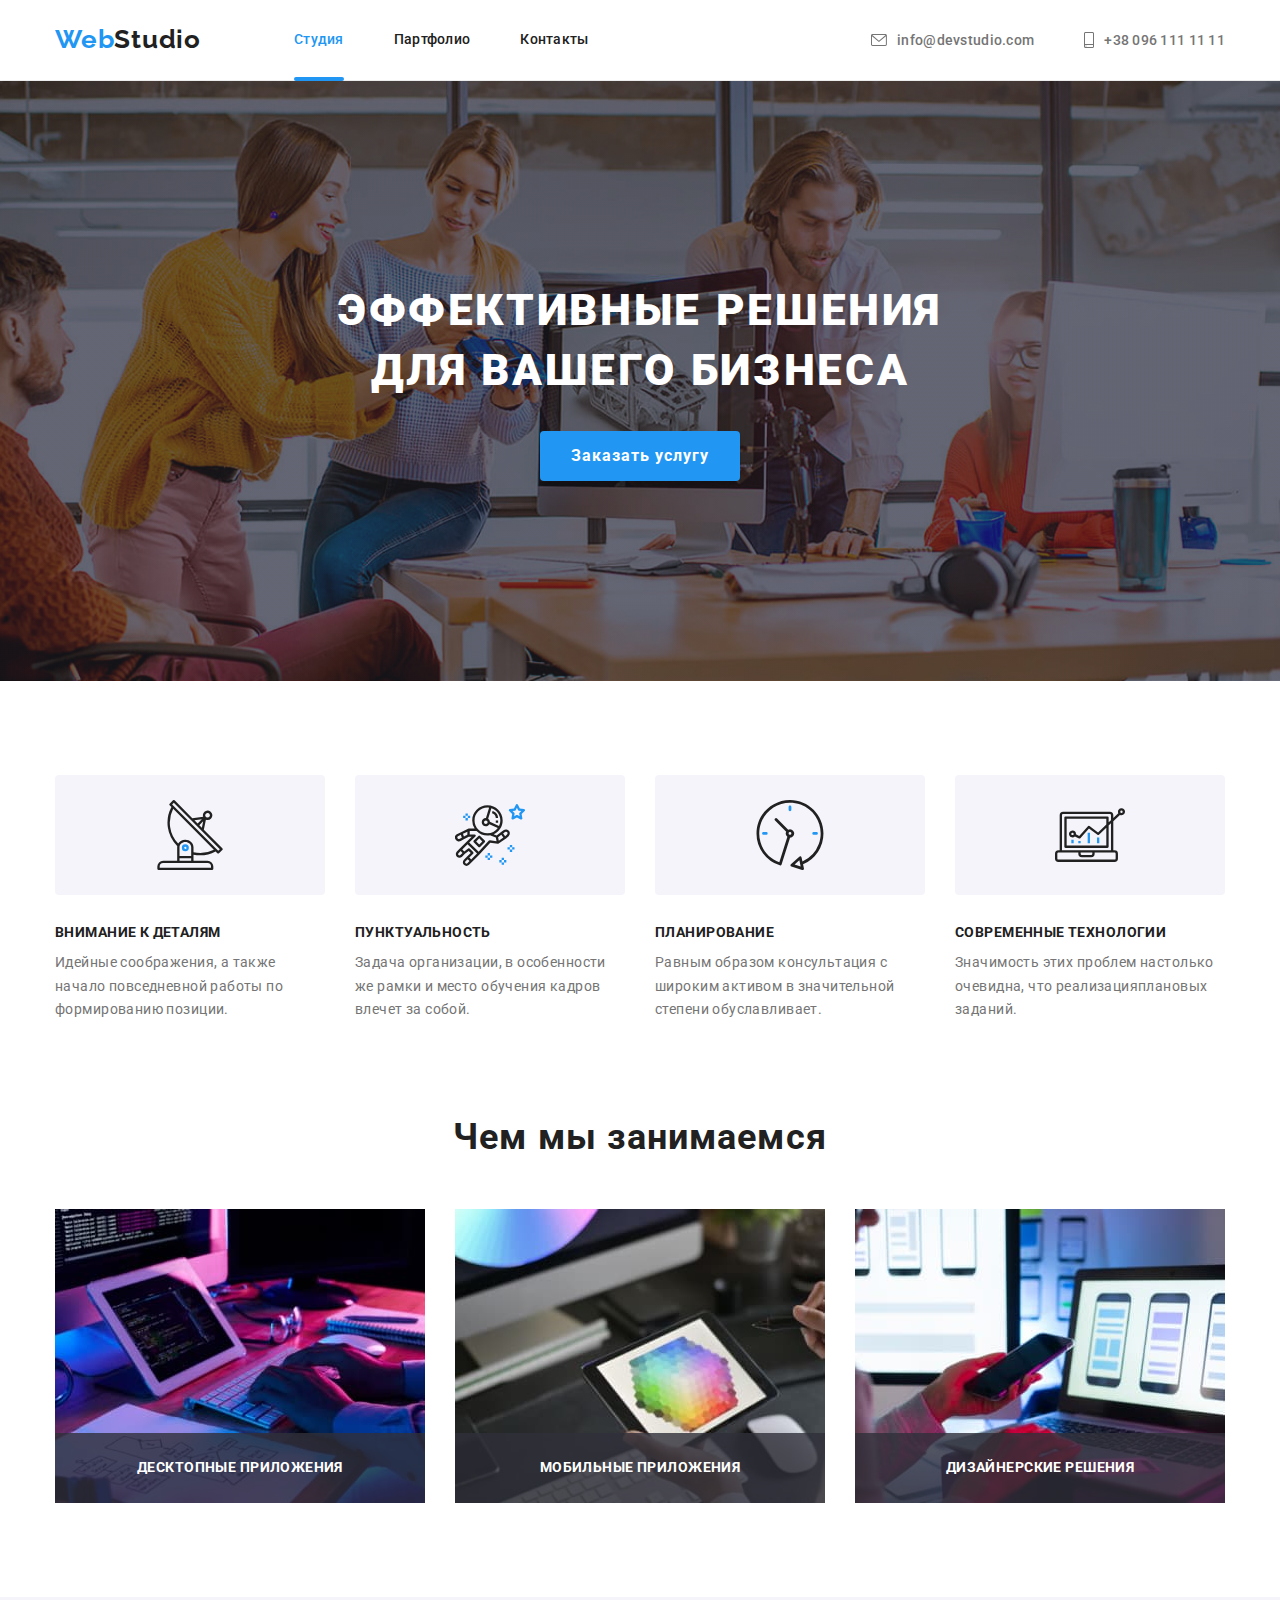
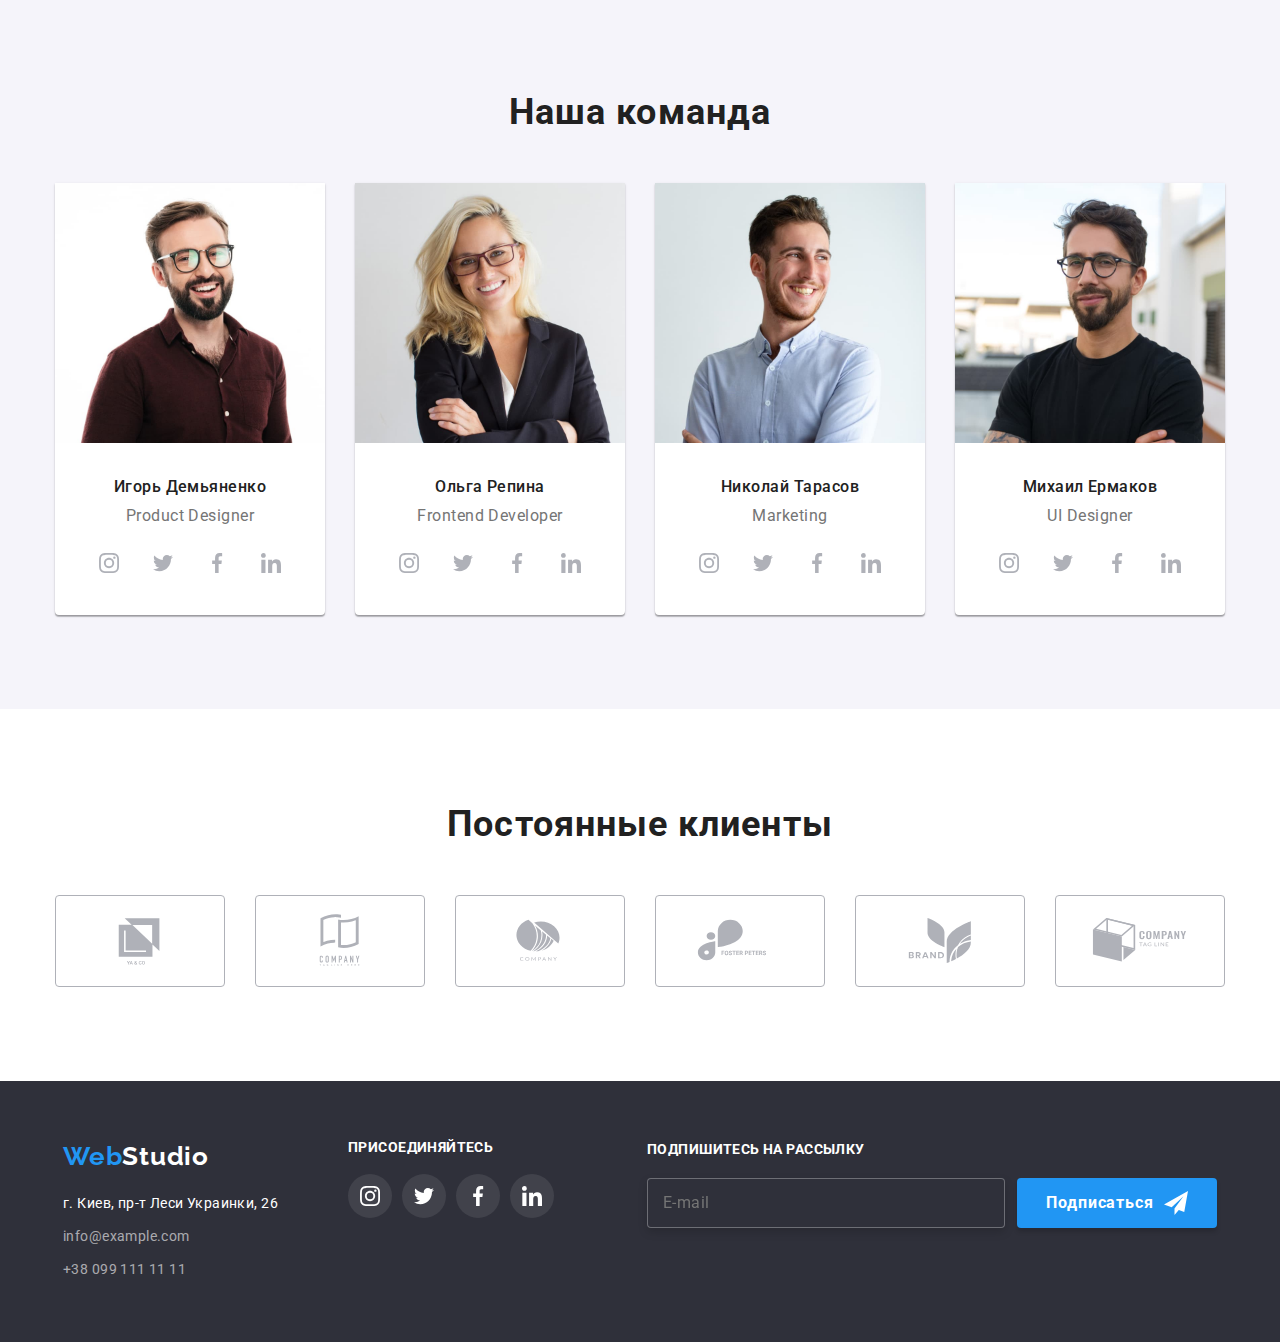
==== index.html @ a49e7f97 "BEM" ====
<!DOCTYPE html>
<html lang="ru">
  <head>
    <meta charset="UTF-8" />
    <meta http-equiv="X-UA-Compatible" content="IE=edge" />
    <meta name="viewport" content="width=device-width, initial-scale=1.0" />
    <title>Studio</title>

    <!--Normalize-->
    <link
      rel="stylesheet"
      href="https://cdn.jsdelivr.net/npm/modern-normalize@1.1.0/modern-normalize.min.css"
    />

    <!--Animate.css-->
    <link
      rel="stylesheet"
      href="https://cdnjs.cloudflare.com/ajax/libs/animate.css/4.1.1/animate.min.css"
    />

    <!--Custom styles-->
    <link rel="stylesheet" href="./css/styles.css" />

    <!--Fonts-->
    <link rel="preconnect" href="https://fonts.googleapis.com" />
    <link rel="preconnect" href="https://fonts.gstatic.com" crossorigin />
    <link
      href="https://fonts.googleapis.com/css2?family=Raleway:wght@700&family=Roboto:wght@400;500;700;900&display=swap"
      rel="stylesheet"
    />
  </head>

  <body>
    <!--Header-->
    <header class="header">
      <div class="header__wraper container">
        <!--Novigations-->
        <a class="logo link header--logo" href="./index.html">
          <span class="logo__span"> Web</span>Studio
        </a>
        <nav>
          <ul class="navigation list">
            <li class="navigation__item">
              <a
                class="navigation__link navigation__link--current link"
                href="./index.html"
                >Студия</a
              >
            </li>
            <li class="navigation__item">
              <a class="navigation__link link" href="./portfolio.html"
                >Партфолио</a
              >
            </li>
            <li class="navigation__item">
              <a class="navigation__link link" href="">Контакты</a>
            </li>
          </ul>
        </nav>

        <!--Contacts-->
        <ul class="contacts list">
          <li class="contacts__item">
            <a class="contacts__email link" href="mailto:info@devstudio.com">
              <svg class="contacts__icon" width="16" height="12">
                <use href="./images/icons.svg#icon-envelope"></use>
              </svg>
              info@devstudio.com
            </a>
          </li>
          <li class="contacts__item">
            <a class="contacts__phone link" href="tel:+380961111111">
              <svg class="contacts__icon" width="10" height="16">
                <use href="./images/icons.svg#icon-smartphone"></use>
              </svg>
              +38 096 111 11 11
            </a>
          </li>
        </ul>
      </div>
    </header>

    <!--Main content-->
    <main>
      <!--Hero-->
      <section class="hero">
        <div class="hero__wraper container">
          <h1 class="hero__title">Эффективные решения для вашего бизнеса</h1>
          <button class="hero__btn main-btn btn" type="button" data-modal-open>
            Заказать услугу
          </button>
        </div>
      </section>

      <!--Modal-->
      <div class="backdrop is-hidden" data-modal>
        <div class="modal">
          <button class="modal__close-btn btn" data-modal-close>
            <svg class="modal__close-icon" width="18" height="18">
              <use href="./images/icons.svg#icon-close"></use>
            </svg>
          </button>

          <!--Modal form-->
          <form class="modal-form" name="application-form">
            <p class="modal-form__title">
              Оставьте свои данные, мы вам перезвоним
            </p>

            <label class="modal-form__item">
              <span class="modal-form__txt">Имя</span>
              <input
                class="modal-form__field"
                type="text"
                name="user-name"
                minlength="2"
                required
              />
              <span class="modal-form__box">
                <svg class="modal-form__icon" width="12" height="12">
                  <use href="./images/icons.svg#icon-form-person"></use>
                </svg>
              </span>
            </label>

            <label class="modal-form__item">
              <span class="modal-form__txt">Телефон</span>
              <input
                class="modal-form__field"
                name="user-phone"
                type="tel"
                required
              />
              <span class="modal-form__box">
                <svg class="modal-form__icon" width="13" height="13">
                  <use href="./images/icons.svg#icon-form-phone"></use>
                </svg>
              </span>
            </label>

            <label class="modal-form__item">
              <span class="modal-form__txt">Почта</span>
              <input
                class="modal-form__field"
                name="user-email"
                type="email"
                required
              />
              <span class="modal-form__box">
                <svg class="modal-form__icon" width="15" height="12">
                  <use href="./images/icons.svg#icon-form-envelope"></use>
                </svg>
              </span>
            </label>

            <span class="modal-form__txt">Коментарий</span>
            <textarea
              class="modal-form__massage"
              name="user-massage"
              placeholder="Введите текст"
            ></textarea>

            <label class="checkbox">
              <input
                class="visually-hidden checkbox__input"
                name="checkbox"
                type="checkbox"
              />
              <span class="checkbox__custom">
                <svg class="checkbox__icon" width="12" height="9">
                  <use href="./images/icons.svg#icon-check-mark"></use>
                </svg>
              </span>
              <span class="checkbox__txt">
                Соглашаюсь с рассылкой и принимаю
                <a class="checkbox__link" href=""> Условия договора</a>
              </span>
            </label>

            <div class="modal__btn-box">
              <button class="main-btn modal__btn btn" type="submit">
                Отправить
              </button>
            </div>
          </form>
        </div>
      </div>

      <!--Benefits-->
      <section class="benefits section">
        <div class="container">
          <h2 hidden>hidden</h2>

          <ul class="benefits__list list">
            <li class="benefits__item">
              <div class="benefits__wraper">
                <svg class="benefits__icon" width="70" height="70">
                  <use href="./images/icons.svg#icon-antenna"></use>
                </svg>
              </div>
              <h3 class="benefits__title">Внимание к деталям</h3>
              <p class="benefits__txt">
                Идейные соображения, а также начало повседневной работы по
                формированию позиции.
              </p>
            </li>
            <li class="benefits__item">
              <div class="benefits__wraper">
                <svg class="benefits__icon" width="70" height="70">
                  <use href="./images/icons.svg#icon-astronaut"></use>
                </svg>
              </div>
              <h3 class="benefits__title">Пунктуальность</h3>
              <p class="benefits__txt">
                Задача организации, в особенности же рамки и место обучения
                кадров влечет за собой.
              </p>
            </li>
            <li class="benefits__item">
              <div class="benefits__wraper">
                <svg class="benefits__icon" width="70" height="70">
                  <use href="./images/icons.svg#icon-clock"></use>
                </svg>
              </div>
              <h3 class="benefits__title">Планирование</h3>
              <p class="benefits__txt">
                Равным образом консультация с широким активом в значительной
                степени обуславливает.
              </p>
            </li>
            <li class="benefits__item">
              <div class="benefits__wraper">
                <svg class="benefits__icon" width="70" height="70">
                  <use href="./images/icons.svg#icon-diagram"></use>
                </svg>
              </div>
              <h3 class="benefits__title">Современные технологии</h3>
              <p class="benefits__txt">
                Значимость этих проблем настолько очевидна, что
                реализацияплановых заданий.
              </p>
            </li>
          </ul>
        </div>
      </section>

      <!--Service-->
      <section class="service section">
        <div class="container">
          <h2 class="service__title section-title">Чем мы занимаемся</h2>

          <ul class="service__list list">
            <li class="service__item">
              <img
                class="service__pic"
                src="./images/studio-page/studio-img-1.jpg"
                alt="рабочий стол: монитор, планшет с кодом, работник печатает на клавиауре, подсвечено розовым"
                width="370"
                height="294"
              />
              <div class="service__overlay">
                <p class="service__desc">Десктопные приложения</p>
              </div>
            </li>

            <li class="service__item">
              <img
                class="service__pic"
                src="./images/studio-page/studio-img-2.jpg"
                alt="ноутбук с примерами интерфейсов для смартфонов, в руках работника смартфон. "
                width="370"
                height="294"
              />
              <div class="service__overlay">
                <p class="service__desc">Мобильные приложения</p>
              </div>
            </li>

            <li class="service__item">
              <img
                class="service__pic"
                src="./images/studio-page/studio-img-3.jpg"
                alt="в руках дизайнера пэн и планшет с примером цветового куга разделенного на деления "
                width="370"
                height="294"
              />
              <div class="service__overlay">
                <p class="service__desc">Дизайнерские решения</p>
              </div>
            </li>
          </ul>
        </div>
      </section>

      <!--Team-->
      <section class="team section">
        <div class="container">
          <h2 class="team__title section-title">Наша команда</h2>
          <ul class="team__list card-set list">
            <!--Team card 1-->
            <li class="team__item card-set__item">
              <img
                src="./images/studio-page/studio-img-4.jpg"
                alt="улыбающийся мужчина 30 лет на белом фоне. в коричневой рубашке, с темными волосами, бородой, округлыми очками"
                width="270"
                height="260"
              />
              <div class="team__desc">
                <h3 class="team__subtitle">Игорь Демьяненко</h3>
                <p class="team__position" lang="en">Product Designer</p>
                <!--Social media icons-->
                <ul class="socials team__socials list">
                  <li>
                    <a
                      class="socials__link link"
                      href=""
                      target="_blank"
                      aria-label="инстаграм"
                    >
                      <svg class="socials__icon" width="20" height="20">
                        <use href="./images/icons.svg#icon-instagram"></use>
                      </svg>
                    </a>
                  </li>
                  <li>
                    <a
                      class="socials__link link"
                      href=""
                      target="_blank"
                      aria-label="твитер"
                    >
                      <svg class="socials__icon" width="20" height="20">
                        <use href="./images/icons.svg#icon-twitter"></use>
                      </svg>
                    </a>
                  </li>
                  <li>
                    <a
                      class="socials__link link"
                      href=""
                      target="_blank"
                      aria-label="фейсбук"
                    >
                      <svg class="socials__icon" width="20" height="20">
                        <use href="./images/icons.svg#icon-facebook"></use>
                      </svg>
                    </a>
                  </li>
                  <li>
                    <a
                      class="socials__link link"
                      href=""
                      target="_blank"
                      aria-label="linkedin"
                    >
                      <svg class="socials__icon" width="20" height="20">
                        <use href="./images/icons.svg#icon-linkedin"></use>
                      </svg>
                    </a>
                  </li>
                </ul>
              </div>
            </li>

            <!--Team card 2-->
            <li class="team__item card-set__item">
              <img
                src="./images/studio-page/studio-img-5.jpg"
                alt="улыбающияся женщина 30 лет на сером фоне. блондинка в прямоугольных очках, черном пиджаке"
                width="270"
                height="260"
              />
              <div class="team__desc">
                <h3 class="team__subtitle">Ольга Репина</h3>
                <p class="team__position" lang="en">Frontend Developer</p>
                <!--Social media icons-->
                <ul class="socials team__socials list">
                  <li>
                    <a
                      class="socials__link link"
                      href=""
                      target="_blank"
                      aria-label="инстаграм"
                    >
                      <svg class="socials__icon" width="20" height="20">
                        <use href="./images/icons.svg#icon-instagram"></use>
                      </svg>
                    </a>
                  </li>
                  <li>
                    <a
                      class="socials__link link"
                      href=""
                      target="_blank"
                      aria-label="твитер"
                    >
                      <svg class="socials__icon" width="20" height="20">
                        <use href="./images/icons.svg#icon-twitter"></use>
                      </svg>
                    </a>
                  </li>
                  <li>
                    <a
                      class="socials__link link"
                      href=""
                      target="_blank"
                      aria-label="фейсбук"
                    >
                      <svg class="socials__icon" width="20" height="20">
                        <use href="./images/icons.svg#icon-facebook"></use>
                      </svg>
                    </a>
                  </li>
                  <li>
                    <a
                      class="socials__link link"
                      href=""
                      target="_blank"
                      aria-label="linkedin"
                    >
                      <svg class="socials__icon" width="20" height="20">
                        <use href="./images/icons.svg#icon-linkedin"></use>
                      </svg>
                    </a>
                  </li>
                </ul>
              </div>
            </li>

            <!--Team card 3-->
            <li class="team__item card-set__item">
              <img
                src="./images/studio-page/studio-img-6.jpg"
                alt="улыбающийся мужчина 30 лет на сером фоне. в голубой рубашке, с рыжими волосами, щетиной"
                width="270"
                height="260"
              />
              <div class="team__desc">
                <h3 class="team__subtitle">Николай Тарасов</h3>
                <p class="team__position" lang="en">Marketing</p>
                <!--Social media icons-->
                <ul class="socials team__socials list">
                  <li>
                    <a
                      class="socials__link link"
                      href=""
                      target="_blank"
                      aria-label="инстаграм"
                    >
                      <svg class="socials__icon" width="20" height="20">
                        <use href="./images/icons.svg#icon-instagram"></use>
                      </svg>
                    </a>
                  </li>
                  <li>
                    <a
                      class="socials__link link"
                      href=""
                      target="_blank"
                      aria-label="твитер"
                    >
                      <svg class="socials__icon" width="20" height="20">
                        <use href="./images/icons.svg#icon-twitter"></use>
                      </svg>
                    </a>
                  </li>
                  <li>
                    <a
                      class="socials__link link"
                      href=""
                      target="_blank"
                      aria-label="фейсбук"
                    >
                      <svg class="socials__icon" width="20" height="20">
                        <use href="./images/icons.svg#icon-facebook"></use>
                      </svg>
                    </a>
                  </li>
                  <li>
                    <a
                      class="socials__link link"
                      href=""
                      target="_blank"
                      aria-label="linkedin"
                    >
                      <svg class="socials__icon" width="20" height="20">
                        <use href="./images/icons.svg#icon-linkedin"></use>
                      </svg>
                    </a>
                  </li>
                </ul>
              </div>
            </li>

            <!--Team card 4-->
            <li class="team__item card-set__item">
              <img
                src="./images/studio-page/studio-img-7.jpg"
                alt="улыбающийся мужчина 30 лет на фоне города. в черной футболке, с черными волосами, бородой, округлыми очками"
                width="270"
                height="260"
              />
              <div class="team__desc">
                <h3 class="team__subtitle">Михаил Ермаков</h3>
                <p class="team__position" lang="en">UI Designer</p>
                <!--Social media icons-->
                <ul class="socials team__socials list">
                  <li>
                    <a
                      class="socials__link link"
                      href=""
                      target="_blank"
                      aria-label="инстаграм"
                    >
                      <svg class="socials__icon" width="20" height="20">
                        <use href="./images/icons.svg#icon-instagram"></use>
                      </svg>
                    </a>
                  </li>
                  <li>
                    <a
                      class="socials__link link"
                      href=""
                      target="_blank"
                      aria-label="твитер"
                    >
                      <svg class="socials__icon" width="20" height="20">
                        <use href="./images/icons.svg#icon-twitter"></use>
                      </svg>
                    </a>
                  </li>
                  <li>
                    <a
                      class="socials__link link"
                      href=""
                      target="_blank"
                      aria-label="фейсбук"
                    >
                      <svg class="socials__icon" width="20" height="20">
                        <use href="./images/icons.svg#icon-facebook"></use>
                      </svg>
                    </a>
                  </li>
                  <li>
                    <a
                      class="socials__link link"
                      href=""
                      target="_blank"
                      aria-label="linkedin"
                    >
                      <svg class="socials__icon" width="20" height="20">
                        <use href="./images/icons.svg#icon-linkedin"></use>
                      </svg>
                    </a>
                  </li>
                </ul>
              </div>
            </li>
          </ul>
        </div>
      </section>

      <!--Clients-->
      <section class="clients section">
        <div class="container">
          <h2 class="clients__title section-title">Постоянные клиенты</h2>
          <ul class="clients__list list">
            <li class="clients__item">
              <a class="clients__link link" href="">
                <svg class="clients__icon" width="106" height="60">
                  <use href="./images/icons.svg#icon-logo-1"></use>
                </svg>
              </a>
            </li>
            <li class="clients__item">
              <a class="clients__link link" href="">
                <svg class="clients__icon" width="106" height="60">
                  <use href="./images/icons.svg#icon-logo-2"></use>
                </svg>
              </a>
            </li>
            <li class="clients__item">
              <a class="clients__link link" href="">
                <svg class="clients__icon" width="106" height="60">
                  <use href="./images/icons.svg#icon-logo-3"></use>
                </svg>
              </a>
            </li>
            <li class="clients__item">
              <a class="clients__link link" href="">
                <svg class="clients__icon" width="106" height="60">
                  <use href="./images/icons.svg#icon-logo-4"></use>
                </svg>
              </a>
            </li>
            <li class="clients__item">
              <a class="clients__link link" href="">
                <svg class="clients__icon" width="106" height="60">
                  <use href="./images/icons.svg#icon-logo-5"></use>
                </svg>
              </a>
            </li>
            <li class="clients__item">
              <a class="clients__link link" href="">
                <svg class="clients__icon" width="106" height="60">
                  <use href="./images/icons.svg#icon-logo-6"></use>
                </svg>
              </a>
            </li>
          </ul>
        </div>
      </section>
    </main>

    <!--Footer-->
    <footer class="footer">
      <div class="footer__wraper container">
        <div class="footer__contacts">
          <a class="logo footer--logo link" href="./index.html">
            <span class="logo__span"> Web</span>Studio
          </a>
          <address>
            <ul class="list">
              <li>
                <a
                  class="footer__adress link"
                  href="https://www.google.com/maps/place/%D0%B1%D1%83%D0%BB.+%D0%9B%D0%B5%D1%81%D0%B8+%D0%A3%D0%BA%D1%80%D0%B0%D0%B8%D0%BD%D0%BA%D0%B8,+26,+%D0%9A%D0%B8%D0%B5%D0%B2,+%D0%A3%D0%BA%D1%80%D0%B0%D0%B8%D0%BD%D0%B0,+02000/data=!4m2!3m1!1s0x40d4cf0e033ecbe9:0x57a4dffefec77da0?sa=X&ved=2ahUKEwiR7r6asKr4AhVFR_EDHUUcAAkQ8gF6BAgIEAE"
                  >г. Киев, пр-т Леси Украинки, 26</a
                >
              </li>
              <li>
                <a class="footer__email link" href="mailto:info@example.com"
                  >info@example.com</a
                >
              </li>
              <li>
                <a class="footer__phone link" href="tel:+380991111111"
                  >+38 099 111 11 11</a
                >
              </li>
            </ul>
          </address>
        </div>

        <!--Social medias-->
        <div class="footer__socials">
          <p class="footer__call">Присоединяйтесь</p>
          <ul class="socials list">
            <li>
              <a
                class="footer__link link"
                target="_blank"
                aria-label="инстаграм"
                href=""
              >
                <svg class="footer__icon" width="20" height="20">
                  <use href="./images/icons.svg#icon-instagram"></use>
                </svg>
              </a>
            </li>
            <li>
              <a
                class="footer__link link"
                target="_blank"
                aria-label="твитер"
                href=""
              >
                <svg class="footer__icon" width="20" height="20">
                  <use href="./images/icons.svg#icon-twitter"></use>
                </svg>
              </a>
            </li>
            <li>
              <a
                class="footer__link link"
                target="_blank"
                aria-label="фейсбук"
                href=""
              >
                <svg class="footer__icon" width="20" height="20">
                  <use href="./images/icons.svg#icon-facebook"></use>
                </svg>
              </a>
            </li>
            <li>
              <a
                class="footer__link link"
                target="_blank"
                aria-label="линкедин"
                href=""
              >
                <svg class="footer__icon" width="20" height="20">
                  <use href="./images/icons.svg#icon-linkedin"></use>
                </svg>
              </a>
            </li>
          </ul>
        </div>

        <!--Subscription-form-->
        <div class="footer__form">
          <p class="footer__subtitle">Подпишитесь на рассылку</p>
          <form class="subscription-form" name="subscription-form">
            <label class="subscription-form__item">
              <input
                class="subscription-form__field"
                name="email"
                type="email"
                placeholder="E-mail"
                required
              />
            </label>
            <button class="subscription-form__btn main-btn btn" type="submit">
              Подписаться
              <svg class="subscription-form__icon" width="24" height="24">
                <use href="/images/icons.svg#icon-send"></use>
              </svg>
            </button>
          </form>
        </div>
      </div>
    </footer>

    <script src="./js/modal.js"></script>
  </body>
</html>
---- css/styles.css ----
:root {
  /*Colors*/
  --acent-color: #2196f3;
  --main-light-cl: #ffffff;
  --main-dark-cl: #2f303a;

  /*Text*/
  --txt-cl: #212121;
  --txt-light-cl: #757575;

  /*Animation*/
  --anim-slow: 250ms cubic-bezier(0.4, 0, 0.2, 1);
}

body {
  font-family: "Roboto", "Raleway", sans-serif;
  color: var(--txt-cl);
  margin: 0;
}

h1,
h2,
h3,
p {
  margin: 0px;
}

ul {
  margin: 0px;
  padding: 0px;
}

/*Common styles*/
.container {
  width: 1200px;
  padding-left: 15px;
  padding-right: 15px;
  margin-left: auto;
  margin-right: auto;
}

.section {
  padding: 94px 0;
}

.link {
  text-decoration: none;
}

.list {
  list-style-type: none;
}

.visually-hidden {
  position: absolute;
  white-space: nowrap;
  width: 1px;
  height: 1px;
  overflow: hidden;
  border: 0;
  padding: 0;
  clip: rect(0 0 0 0);
  clip-path: inset(50%);
  margin: -1px;
}

.logo {
  font-family: "Raleway", sans-serif;
  font-weight: 700;
  font-size: 26px;
  line-height: 1.2;
  letter-spacing: 0.03em;
}

.logo__span {
  color: var(--acent-color);
}

.btn {
  filter: none;
  border: none;
}

.main-btn {
  width: 200px;
  height: 50px;
  border-radius: 4px;

  font-family: inherit;
  font-weight: 700;
  font-size: 16px;
  line-height: 1.88;
  letter-spacing: 0.06em;

  filter: none;
  border: none;
  box-shadow: 0px 4px 4px rgba(0, 0, 0, 0.15);
  color: var(--main-light-cl);
  background-color: var(--acent-color);

  transition: background-color var(--anim-slow);
}

.section-title {
  font-weight: 700;
  font-size: 36px;
  line-height: 1.17;
  text-align: center;
  letter-spacing: 0.03em;
}

.service__title,
.team__title,
.clients__title {
  margin-bottom: 50px;
}

/*Header*/
.header {
  border-bottom: 1px solid #ececec;
}

.header__wraper {
  display: flex;
  align-items: center;
}

.header--logo {
  color: var(--txt-cl);
  margin-right: 93px;
}

/*Header navigations*/
.navigation {
  display: flex;
}

.navigation__item:not(:last-child) {
  margin-right: 50px;
}

.navigation__link {
  font-weight: 500;
  font-size: 14px;
  line-height: 1.14;
  letter-spacing: 0.02em;
  color: var(--txt-cl);

  display: block;
  padding: 32px 0;

  transition: color var(--anim-slow);
}

.navigation__link--current {
  position: relative;

  font-weight: 500;
  font-size: 14px;
  line-height: 1.14;
  letter-spacing: 0.02em;
  color: var(--txt-cl);
  color: var(--acent-color);

  display: block;
  padding: 32px 0;
}

.navigation__link--current::after {
  content: "";
  position: absolute;
  bottom: 0;
  left: 0;

  transform: translateY(1px);

  width: 100%;
  height: 4px;
  display: inline-block;

  background-color: var(--acent-color);
  border-radius: 2px;
}

.navigation__link:hover,
.navigation__link:focus {
  color: var(--acent-color);
}

/*Header contacts*/
.contacts {
  display: flex;
  justify-content: center;
  margin-left: auto;
  gap: 50px;
}

.contacts__icon {
  fill: var(--txt-light-cl);
  margin-right: 10px;

  transition: fill var(--anim-slow);
}

.contacts__email,
.contacts__phone {
  font-weight: 500;
  font-size: 14px;
  line-height: 16px;
  letter-spacing: 0.02em;
  color: var(--txt-light-cl);
  font-style: normal;

  display: flex;
  align-items: center;
  padding: 32px 0;

  transition: color var(--anim-slow);
}

.contacts__email:hover,
.contacts__phone:hover,
.icontacts__email:focus,
.contacts__phone:focus {
  color: var(--acent-color);
}

.contacts__email:hover .contacts__icon,
.contacts__phone:hover .contacts__icon {
  fill: var(--acent-color);
}

/*Hero*/
.hero {
  max-width: 1600px;
  margin-right: auto;
  margin-left: auto;
  padding-top: 200px;
  padding-bottom: 200px;

  background-color: #c4c4c4;
  background-image: linear-gradient(
      rgba(47, 48, 58, 0.4),
      rgba(47, 48, 58, 0.4)
    ),
    url(../images/studio-page/hero-img.jpg);
  background-repeat: no-repeat;
  background-position: center;
  background-size: cover;
}

.hero__wraper {
  display: flex;
  flex-direction: column;
  align-items: center;
}

.hero__title {
  font-weight: 900;
  font-size: 44px;
  line-height: 1.36;
  letter-spacing: 0.06em;
  text-transform: uppercase;
  color: var(--main-light-cl);

  text-align: center;
  width: 696px;
  margin-bottom: 30px;
}

.hero__btn:hover,
.hero__btn:focus {
  background-color: #188ce8;
  cursor: pointer;
}

/*Modal*/
.backdrop {
  position: fixed;
  top: 0;
  left: 0;

  width: 100%;
  height: 100%;

  opacity: 1;
  z-index: 1;

  transition: opacity var(--anim-slow), visibility var(--anim-slow);
  background-color: rgba(0, 0, 0, 0.2);
}

.backdrop.is-hidden {
  visibility: hidden;
  opacity: 0;
  pointer-events: none;
}

.modal {
  position: absolute;
  top: 50%;
  left: 50%;
  transform: translate(-50%, -50%);

  min-width: 528px;
  min-height: 581px;

  border-radius: 4px;
  background-color: #ffffff;
  box-shadow: 0px 1px 3px rgba(0, 0, 0, 0.12), 0px 1px 1px rgba(0, 0, 0, 0.14),
    0px 2px 1px rgba(0, 0, 0, 0.2);
}

.modal__close-btn {
  position: absolute;
  top: 8px;
  right: 8px;

  display: flex;
  justify-content: center;
  align-items: center;
  width: 30px;
  height: 30px;

  border-radius: 50%;
  border: solid 1px rgba(0, 0, 0, 0.1);
  background-color: #ffffff;
  box-shadow: none;

  cursor: pointer;
}

.modal__close-icon {
  fill: #000000;
  transition: fill var(--anim-slow);
}

.modal__close-btn:hover .modal__close-icon,
.modal__close-btn:focus .modal__close-icon {
  fill: var(--acent-color);
}

/*Modal form*/
.modal-form {
  display: flex;
  flex-direction: column;
  padding: 40px;
}

.modal-form__title {
  margin-bottom: 12px;

  font-weight: 700;
  font-size: 20px;
  line-height: 1.15;
  text-align: center;
  letter-spacing: 0.03em;

  color: #212121;
}

.modal-form__txt {
  margin-bottom: 4px;

  font-weight: 400;
  font-size: 12px;
  line-height: 1.17;
  letter-spacing: 0.01em;

  color: var(--txt-light-cl);
}

.modal-form__item {
  position: relative;
  margin-bottom: 10px;
  width: 448px;
  min-height: 58px;
}

.modal-form__field {
  padding-left: 42px;
  padding-right: 5px;
  width: 100%;
  height: 40px;

  border: 1px solid rgba(33, 33, 33, 0.2);
  border-radius: 4px;
  outline: transparent;
  background-color: transparent;

  transition: border-color var(--anim-slow);
}

.modal-form__field:hover,
.modal-form__field:focus {
  border-color: var(--acent-color);
  cursor: pointer;
}

.modal-form__box {
  position: absolute;
  top: 29px;
  right: 13px;
  bottom: 12px;
  left: 12px;
  z-index: -1;

  width: 18px;
  height: 18px;
}

.modal-form__icon {
  fill: #212121;
  transition: fill var(--anim-slow);
}

.modal-form__field:hover + .modal-form__box .modal-form__icon,
.modal-form__field:focus + .modal-form__box .modal-form__icon {
  fill: var(--acent-color);
}

.modal-form__massage {
  width: 448px;
  height: 120px;
  margin-bottom: 20px;
  padding: 12px 16px;
  resize: none;

  border: 1px solid rgba(33, 33, 33, 0.2);
  border-radius: 4px;
  outline: transparent;

  transition: border-color var(--anim-slow);
}

.modal-form__massage::placeholder {
  font-weight: 400;
  font-size: 12px;
  line-height: 1.17;
  letter-spacing: 0.01em;

  color: rgba(117, 117, 117, 0.5);
}

.modal-form__massage:hover,
.modal-form__massage:focus {
  border-color: var(--acent-color);
  cursor: pointer;
}

.checkbox {
  display: flex;
  justify-content: center;
  align-items: center;
  gap: 8px;
  margin-bottom: 30px;
}

.checkbox__custom {
  display: flex;
  justify-content: center;
  padding-top: 4px;

  width: 16px;
  height: 15px;
  outline: 2px solid #212121;
  outline-offset: -2px;
  border-radius: 2px;

  cursor: pointer;

  transition: outline var(--anim-slow), background-color var(--anim-slow);
}

.checkbox__input:checked + .checkbox__custom {
  outline: none;
  background-color: var(--acent-color);
}

.checkbox__icon {
  fill: #ffffff;
}

.checkbox__txt {
  font-weight: 400;
  font-size: 14px;
  line-height: 1.71;
  letter-spacing: 0.03em;
  color: var(--txt-light-cl);
  user-select: none;
}

.checkbox__link {
  font-weight: 400;
  font-size: 14px;
  line-height: 1.71;
  letter-spacing: 0.03em;

  color: var(--acent-color);
}

.modal__btn-box {
  display: flex;
  justify-content: center;
}

.modal__btn:hover,
.modal__btn:focus {
  background-color: #188ce8;
  cursor: pointer;
}

/*Benefits*/
.benefits {
  padding-bottom: 0;
}

.benefits__wraper {
  display: flex;
  justify-content: center;
  align-items: center;

  width: 270px;
  height: 120px;
  background-color: #f5f4fa;
  border-radius: 4px;

  margin-bottom: 30px;
}

.benefits__list {
  display: flex;
  align-content: flex-start;
}

.benefits__item {
  width: 270px;
}

.benefits__item:not(:last-child) {
  margin-right: 30px;
}

.benefits__title {
  font-weight: 700;
  font-size: 14px;
  line-height: 1.14;
  letter-spacing: 0.03em;
  text-transform: uppercase;

  margin-bottom: 10px;
}

.benefits__txt {
  font-size: 14px;
  line-height: 1.71;
  letter-spacing: 0.03em;
  color: var(--txt-light-cl);
}

/*Service*/
.service__list {
  display: flex;
  align-items: flex-start;
  gap: 30px;
}

.service__item {
  position: relative;
  z-index: -1;
}

.service__pic {
  display: block;
}

.service__overlay {
  position: absolute;
  bottom: 0;
  left: 0;
  width: 100%;

  padding: 27px;
  background-color: rgba(47, 48, 58, 0.8);
}

.service__desc {
  color: var(--main-light-cl);

  font-weight: 700;
  font-size: 14px;
  line-height: 1.14;
  letter-spacing: 0.03em;
  text-align: center;
  text-transform: uppercase;
}

/*Team*/
.team {
  background-color: #f5f4fa;
  padding: 94px 0;
}

.team__list {
  display: flex;
  align-items: flex-start;
}

.team__item:not(:last-child) {
  margin-right: 30px;
}

.team__item {
  background-color: var(--main-light-cl);
  width: 270px;
  border-radius: 0px 0px 4px 4px;
  box-shadow: 0px 1px 3px rgba(0, 0, 0, 0.12), 0px 1px 1px rgba(0, 0, 0, 0.14),
    0px 2px 1px rgba(0, 0, 0, 0.2);
}

.team__desc {
  text-align: center;
  padding-top: 30px;
  padding-bottom: 30px;
}

.team__subtitle {
  font-weight: 500;
  font-size: 16px;
  line-height: 1.19;
  letter-spacing: 0.03em;

  margin-bottom: 10px;
}

.team__position {
  font-weight: 400;
  font-size: 16px;
  line-height: 1.19;
  letter-spacing: 0.03em;
  color: var(--txt-light-cl);

  margin-bottom: 16px;
}

/*Team socials*/
.socials {
  display: flex;
  justify-content: center;
  gap: 10px;
}

.socials__link {
  display: flex;
  align-items: center;
  justify-content: center;

  width: 44px;
  height: 44px;
  border-radius: 50%;
  background-color: #ffffff;

  transition: background-color var(--anim-slow);
}

.socials__icon {
  fill: #afb1b8;
  transition: fill var(--anim-slow);
}

.socials__link:hover .socials__icon,
.socials__link:focus .socials__icon {
  fill: #ffffff;
}

.socials__link:hover,
.socials__link:focus {
  background-color: var(--acent-color);
  cursor: pointer;
}

/*Clients*/
.clients__list {
  display: flex;
  justify-content: center;

  margin-top: 50px;
  gap: 30px;
}

.clients__link {
  display: flex;
  align-items: center;
  justify-content: center;

  background-color: #ffffff;
  width: 170px;
  height: 92px;
  border: 1px solid #afb1b8;
  border-radius: 4px;

  transition: border-color var(--anim-slow);
}

.clients__icon {
  fill: #afb1b8;
  transition: fill var(--anim-slow);
}

.clients__link:hover,
.client__-link:focus {
  border-color: var(--acent-color);
}

.clients__link:hover .clients__icon,
.clients__link:focus .clients__icon {
  fill: var(--acent-color);
}

/*Footer*/
.footer {
  background-color: var(--main-dark-cl);
}

.footer__wraper {
  display: flex;
  justify-content: center;
  padding: 60px 0;
}

.footer__contacts {
  margin-right: 70px;
}

.footer--logo {
  color: var(--main-light-cl);
  display: block;
  margin-bottom: 20px;
}

.footer__adress {
  font-size: 14px;
  line-height: 1.71;
  letter-spacing: 0.03em;
  color: var(--main-light-cl);
  font-style: normal;

  display: block;
  margin-bottom: 9px;

  transition: color var(--anim-slow);
}

.footer__email,
.footer__phone {
  display: block;

  font-size: 14px;
  line-height: 1.71;
  letter-spacing: 0.03em;
  color: rgba(255, 255, 255, 0.6);
  font-style: normal;

  transition: color var(--anim-slow);
}

.footer__email {
  margin-bottom: 9px;
}

.footer__email:hover,
.footer__phone:hover,
.footer__adress:hover,
.footer__email:focus,
.footer__phone:focus,
.footer__adress:focus {
  color: var(--acent-color);
}

.footer__call {
  margin-bottom: 20px;

  font-weight: 700;
  font-size: 14px;
  line-height: 0.88;
  letter-spacing: 0.03em;
  text-transform: uppercase;
  color: #ffffff;
}

.socials {
  display: flex;
  justify-content: center;
  gap: 10px;
}

.footer__link {
  display: flex;
  justify-content: center;
  align-items: center;
  width: 44px;
  height: 44px;

  background-color: rgba(225, 225, 225, 10%);
  border-radius: 50%;

  transition: background-color var(--anim-slow);
}

.footer__icon {
  fill: #ffffff;
}

.footer__link:hover,
.footer__link:focus {
  background-color: var(--acent-color);
}

.footer__socials {
  margin-right: 93px;
}

/*Subscription form*/
.footer__subtitle {
  margin-bottom: 20px;

  font-weight: 700;
  font-size: 14px;
  line-height: 1.17;
  letter-spacing: 0.03em;
  text-transform: uppercase;
  color: #ffffff;
}

.subscription-form {
  display: flex;
  justify-content: center;
  align-items: center;
  gap: 12px;
}

.subscription-form__field {
  padding: 0 15px;
  width: 358px;
  height: 50px;

  background-color: var(--main-dark-cl);
  border: 1px solid rgba(255, 255, 255, 0.3);
  filter: drop-shadow(0px 4px 4px rgba(0, 0, 0, 0.15));
  border-radius: 4px;
  outline: transparent;

  font-weight: 400;
  font-size: 16px;
  line-height: 1.25;
  letter-spacing: 0.03em;
  color: #ffffff;

  cursor: pointer;
}

.subscription-form__item::placeholder {
  font-weight: 400;
  font-size: 16px;
  line-height: 1.25;
  letter-spacing: 0.03em;

  color: rgba(255, 255, 255, 0.6);
}

.subscription-form__btn {
  display: flex;
  justify-content: center;
  align-items: center;
  gap: 10px;

  cursor: pointer;
}

.subscription-form__icon {
  fill: #ffffff;
}

/*Projects filter*/

.filter {
  display: flex;
  justify-content: center;
}

.filter__item:not(:last-child) {
  margin-right: 8px;
}

.filter__btn {
  font-family: inherit;
  font-weight: 500;
  font-size: 16px;
  line-height: 1.6;
  letter-spacing: 0.03em;
  background-color: #f5f4fa;

  padding: 6px 22px;
  border-radius: 4px;

  transition: color var(--anim-slow), background-color var(--anim-slow),
    box-shadow var(--anim-slow);
}

.filter__btn:hover,
.filter__btn:focus {
  color: var(--main-light-cl);
  background-color: var(--acent-color);
  box-shadow: 0px 3px 1px rgba(0, 0, 0, 0.1), 0px 1px 2px rgba(0, 0, 0, 0.08),
    0px 2px 2px rgba(0, 0, 0, 0.12);
  cursor: pointer;
}

.filter__btn--current {
  color: var(--main-light-cl);
  background-color: var(--acent-color);
}

/*Projects*/
.portfolio__list {
  display: flex;
  flex-wrap: wrap;
  margin-top: 50px;
}

.portfolio__item {
  width: 370px;
  margin-right: 30px;

  transition: box-shadow var(--anim-slow);
}

.portfolio__item:hover,
.portfolio__item:focus {
  box-shadow: 0px 1px 1px rgba(0, 0, 0, 0.12), 0px 4px 4px rgba(0, 0, 0, 0.06),
    1px 4px 6px rgba(0, 0, 0, 0.16);
  cursor: pointer;
}

.portfolio__item:nth-child(-n + 6) {
  margin-bottom: 30px;
}

.portfolio__item:nth-child(3n + 3) {
  margin-right: -30px;
}

.portfolio__pic {
  position: relative;
  overflow: hidden;
}

.portfolio__img {
  display: block;
}

.portfolio__desc {
  padding: 20px 24px;
  border: 1px solid #eeeeee;
  border-top: 0px;
}

.portfolio__title {
  font-size: 18px;
  line-height: 2;
  letter-spacing: 0.06em;
  color: var(--txt-cl);

  margin-bottom: 4px;
}

.portfolio__txt {
  font-weight: 400;
  font-size: 16px;
  line-height: 1.86;
  letter-spacing: 0.03em;
  color: var(--txt-light-cl);
}

/*Ovarlay*/
.overlay {
  position: absolute;
  top: 0;
  left: 0;

  display: flex;
  align-items: center;
  justify-content: center;
  padding: 63px 24px;

  background-color: rgba(33, 150, 243, 0.9);

  transform: translateY(100%);
  transition: transform var(--anim-slow);
}

.overlay__desc {
  font-size: 18px;
  font-weight: 400;
  line-height: 1.6;
  letter-spacing: 0.03em;
  color: var(--main-light-cl);
}

.portfolio__item:hover .overlay,
.portfolio__item:focus .overlay {
  transform: translateY(0);
}
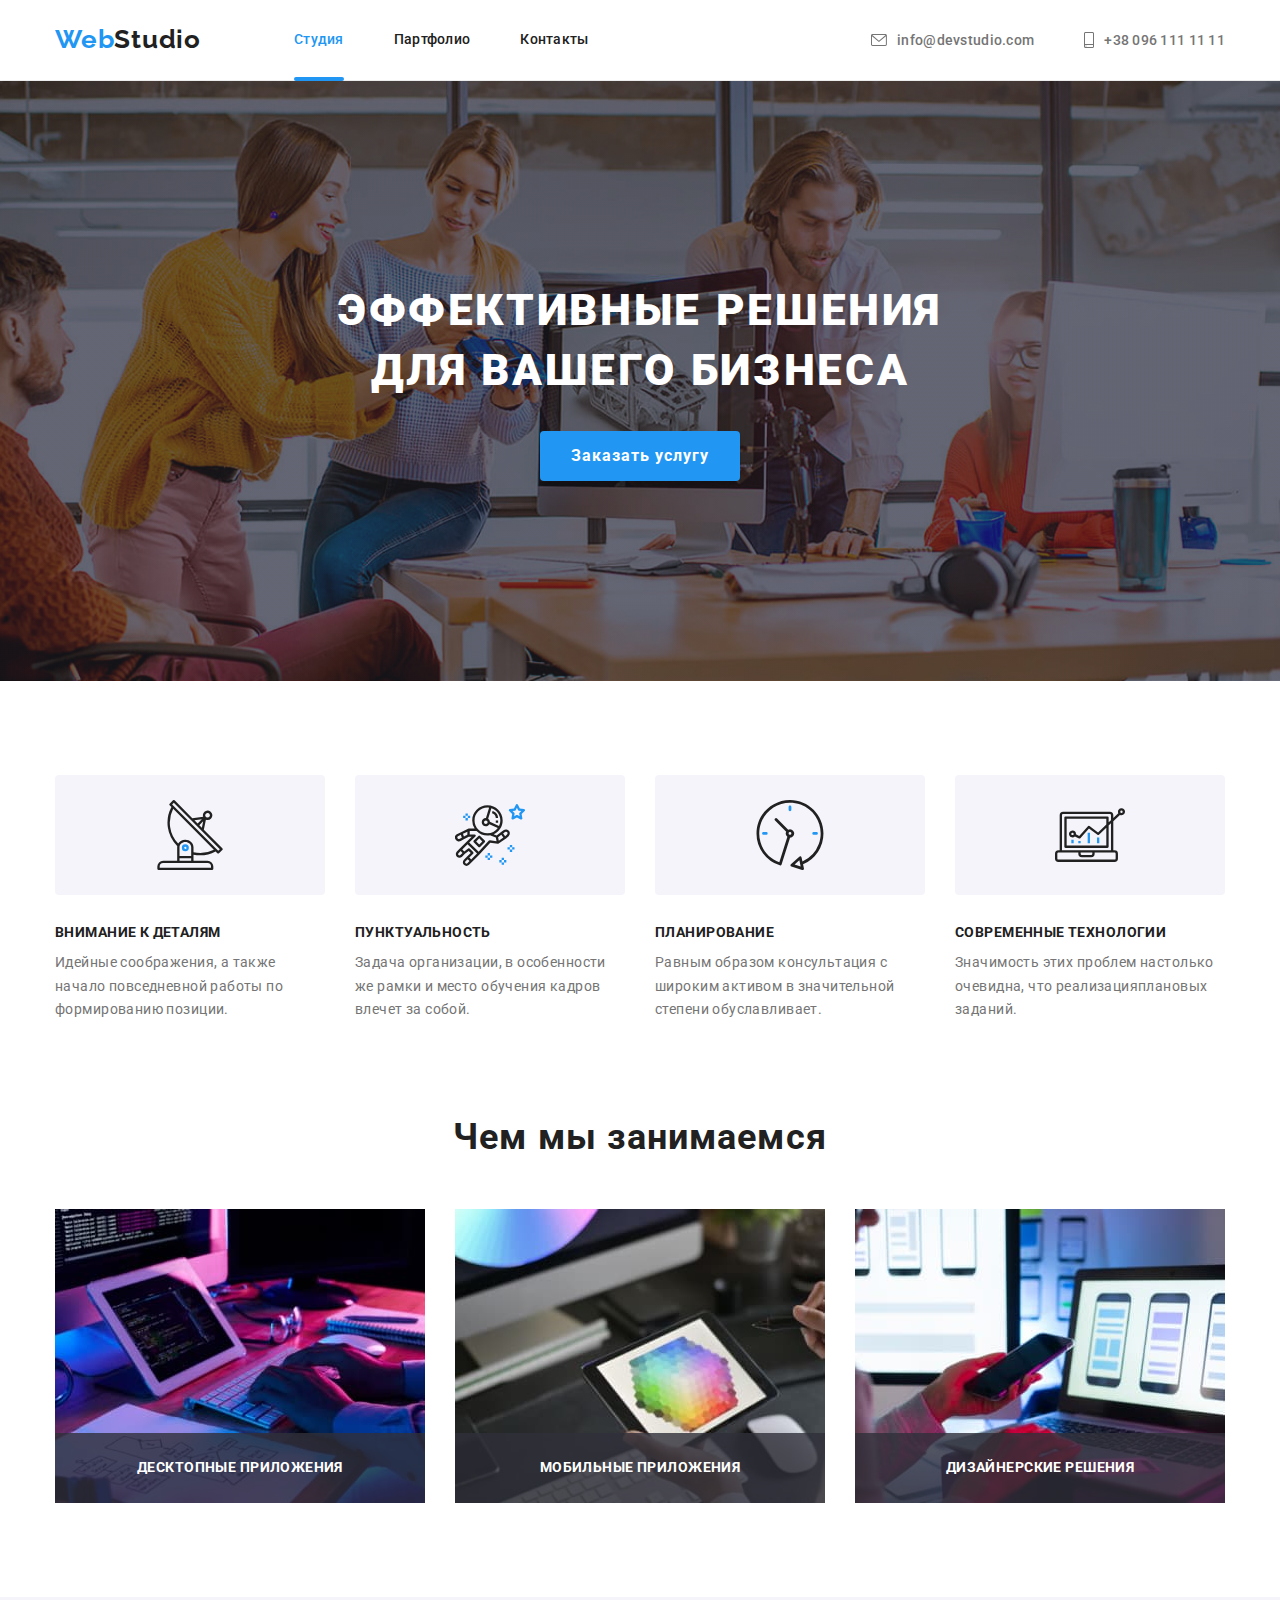
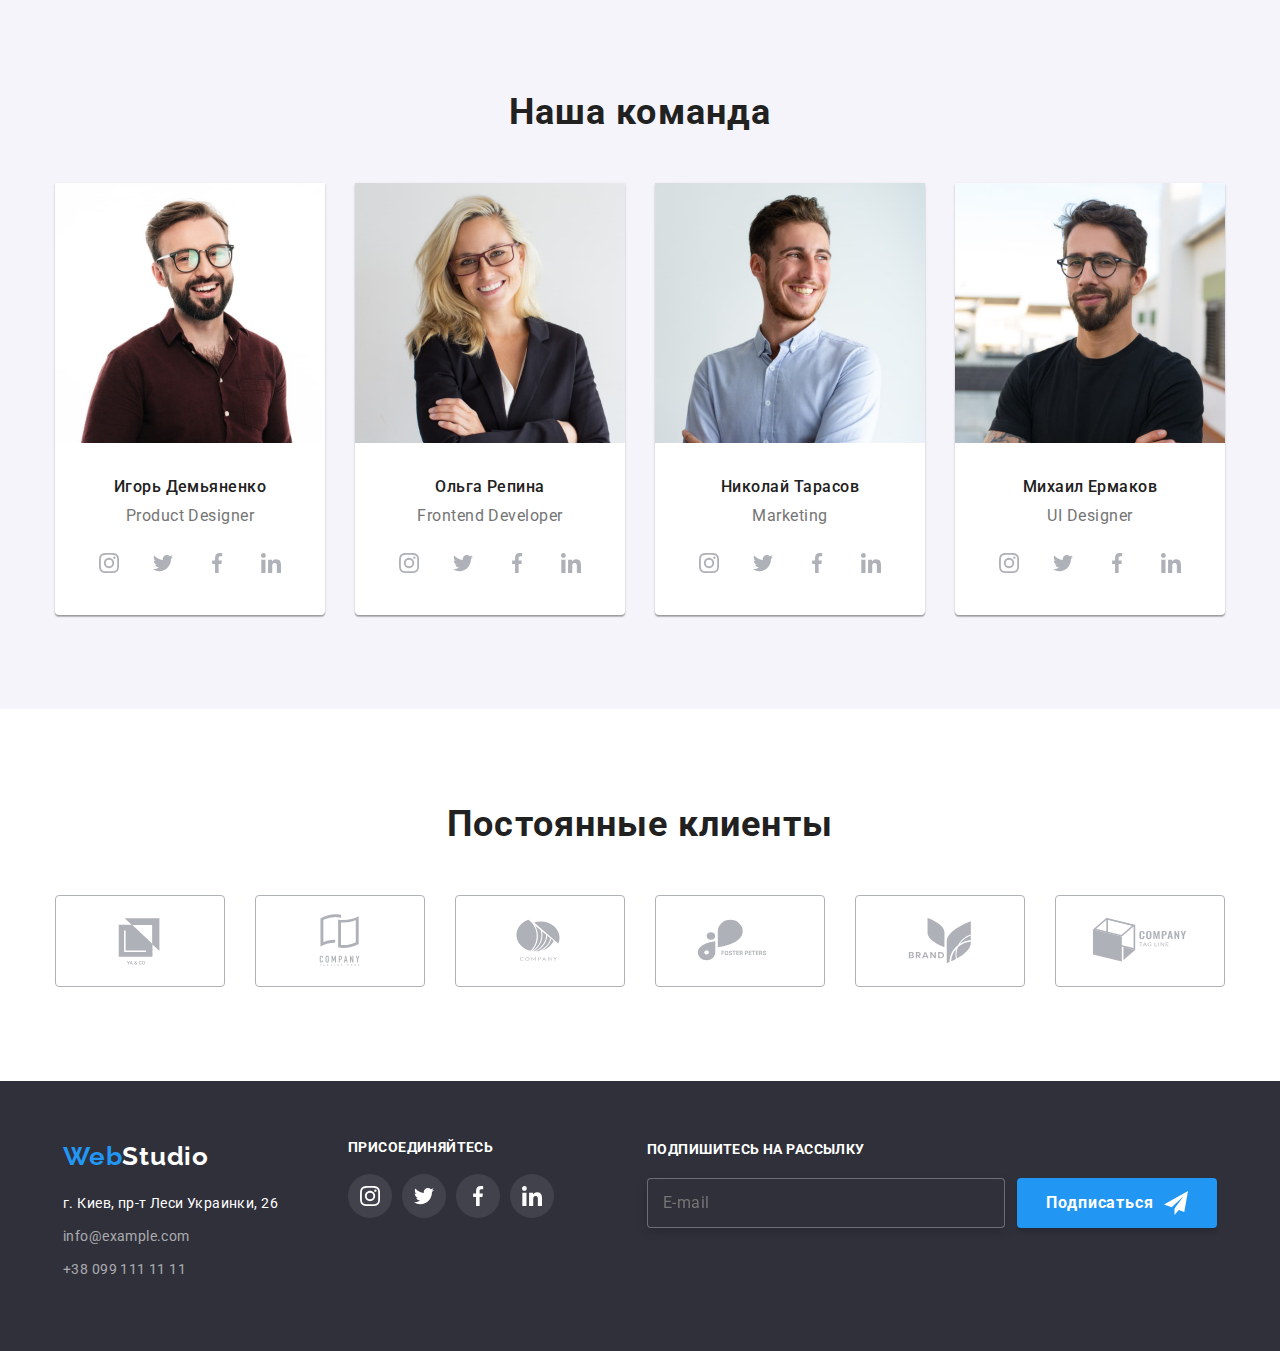
==== commit 70a33575: "SASS" ====
--- a/index.html
+++ b/index.html
@@ -12,13 +12,8 @@
       href="https://cdn.jsdelivr.net/npm/modern-normalize@1.1.0/modern-normalize.min.css"
     />
 
-    <!--Animate.css-->
-    <link
-      rel="stylesheet"
-      href="https://cdnjs.cloudflare.com/ajax/libs/animate.css/4.1.1/animate.min.css"
-    />
-
     <!--Custom styles-->
+    <link rel="stylesheet" href="./css/main.min.css" />
     <link rel="stylesheet" href="./css/styles.css" />
 
     <!--Fonts-->
@@ -61,7 +56,7 @@
         <!--Contacts-->
         <ul class="contacts list">
           <li class="contacts__item">
-            <a class="contacts__email link" href="mailto:info@devstudio.com">
+            <a class="contacts__link link" href="mailto:info@devstudio.com">
               <svg class="contacts__icon" width="16" height="12">
                 <use href="./images/icons.svg#icon-envelope"></use>
               </svg>
@@ -69,7 +64,7 @@
             </a>
           </li>
           <li class="contacts__item">
-            <a class="contacts__phone link" href="tel:+380961111111">
+            <a class="contacts__link link" href="tel:+380961111111">
               <svg class="contacts__icon" width="10" height="16">
                 <use href="./images/icons.svg#icon-smartphone"></use>
               </svg>
@@ -86,7 +81,11 @@
       <section class="hero">
         <div class="hero__wraper container">
           <h1 class="hero__title">Эффективные решения для вашего бизнеса</h1>
-          <button class="hero__btn main-btn btn" type="button" data-modal-open>
+          <button
+            class="main-btn main-btn--blackout btn"
+            type="button"
+            data-modal-open
+          >
             Заказать услугу
           </button>
         </div>
@@ -178,7 +177,7 @@
             </label>
 
             <div class="modal__btn-box">
-              <button class="main-btn modal__btn btn" type="submit">
+              <button class="main-btn main-btn--blackout btn" type="submit">
                 Отправить
               </button>
             </div>
@@ -187,7 +186,7 @@
       </div>
 
       <!--Benefits-->
-      <section class="benefits section">
+      <section class="benefits">
         <div class="container">
           <h2 hidden>hidden</h2>
 
@@ -245,7 +244,7 @@
       </section>
 
       <!--Service-->
-      <section class="service section">
+      <section class="service">
         <div class="container">
           <h2 class="service__title section-title">Чем мы занимаемся</h2>
 
@@ -293,7 +292,7 @@
       </section>
 
       <!--Team-->
-      <section class="team section">
+      <section class="team">
         <div class="container">
           <h2 class="team__title section-title">Наша команда</h2>
           <ul class="team__list card-set list">
@@ -561,7 +560,7 @@
       </section>
 
       <!--Clients-->
-      <section class="clients section">
+      <section class="clients">
         <div class="container">
           <h2 class="clients__title section-title">Постоянные клиенты</h2>
           <ul class="clients__list list">
@@ -629,12 +628,12 @@
                 >
               </li>
               <li>
-                <a class="footer__email link" href="mailto:info@example.com"
+                <a class="footer__link link" href="mailto:info@example.com"
                   >info@example.com</a
                 >
               </li>
               <li>
-                <a class="footer__phone link" href="tel:+380991111111"
+                <a class="footer__link link" href="tel:+380991111111"
                   >+38 099 111 11 11</a
                 >
               </li>
@@ -648,7 +647,7 @@
           <ul class="socials list">
             <li>
               <a
-                class="footer__link link"
+                class="footer__media link"
                 target="_blank"
                 aria-label="инстаграм"
                 href=""
@@ -660,7 +659,7 @@
             </li>
             <li>
               <a
-                class="footer__link link"
+                class="footer__media link"
                 target="_blank"
                 aria-label="твитер"
                 href=""
@@ -672,7 +671,7 @@
             </li>
             <li>
               <a
-                class="footer__link link"
+                class="footer__media link"
                 target="_blank"
                 aria-label="фейсбук"
                 href=""
@@ -684,7 +683,7 @@
             </li>
             <li>
               <a
-                class="footer__link link"
+                class="footer__media link"
                 target="_blank"
                 aria-label="линкедин"
                 href=""
--- a/css/main.min.css
+++ b/css/main.min.css
@@ -0,0 +1 @@
+:root{--acent-color: #2196f3;--main-light-cl: #ffffff;--main-dark-cl: #2f303a;--txt-cl: #212121;--txt-light-cl: #757575;--anim-slow: 250ms cubic-bezier(0.4, 0, 0.2, 1)}.visually-hidden{position:absolute;white-space:nowrap;width:1px;height:1px;overflow:hidden;border:0;padding:0;clip:rect(0 0 0 0);-webkit-clip-path:inset(50%);clip-path:inset(50%);margin:-1px}.clients,.service,.benefits{padding-top:94px;padding-bottom:94px}body{font-family:"Roboto","Raleway",sans-serif;color:var(--txt-cl);margin:0}h1,h2,h3,p{margin:0px}ul{margin:0px;padding:0px}.link{text-decoration:none}.list{list-style-type:none}.btn{-webkit-filter:none;filter:none;border:none;cursor:pointer}.main-btn{width:200px;height:50px;border-radius:4px;font-family:inherit;font-weight:700;font-size:16px;line-height:1.88;letter-spacing:.06em;-webkit-filter:none;filter:none;border:none;-webkit-box-shadow:0px 4px 4px rgba(0,0,0,.15);box-shadow:0px 4px 4px rgba(0,0,0,.15);color:var(--main-light-cl);background-color:var(--acent-color);-webkit-transition:background-color var(--anim-slow);transition:background-color var(--anim-slow)}.main-btn--blackout:hover,.main-btn--blackout:focus{background-color:#188ce8}.container{width:1200px;padding-left:15px;padding-right:15px;margin-left:auto;margin-right:auto}.section-title{font-weight:700;font-size:36px;line-height:1.17;text-align:center;letter-spacing:.03em}.service__title,.team__title,.clients__title{margin-bottom:50px}.logo{font-family:"Raleway",sans-serif;font-weight:700;font-size:26px;line-height:1.2;letter-spacing:.03em}.logo__span{color:var(--acent-color)}.socials{display:-webkit-box;display:-ms-flexbox;display:flex;-webkit-box-pack:center;-ms-flex-pack:center;justify-content:center;gap:10px}.socials__link{display:-webkit-box;display:-ms-flexbox;display:flex;-webkit-box-align:center;-ms-flex-align:center;align-items:center;-webkit-box-pack:center;-ms-flex-pack:center;justify-content:center;width:44px;height:44px;border-radius:50%;background-color:#fff;-webkit-transition:background-color var(--anim-slow);transition:background-color var(--anim-slow)}.socials__link:hover,.socials__link:focus{background-color:var(--acent-color);cursor:pointer}.socials__link:hover .socials__icon,.socials__link:focus .socials__icon{fill:#fff}.socials__icon{fill:#afb1b8;-webkit-transition:fill var(--anim-slow);transition:fill var(--anim-slow)}.backdrop{position:fixed;top:0;left:0;width:100%;height:100%;opacity:1;z-index:1;-webkit-transition:opacity var(--anim-slow),visibility var(--anim-slow);transition:opacity var(--anim-slow),visibility var(--anim-slow);background-color:rgba(0,0,0,.2)}.backdrop.is-hidden{visibility:hidden;opacity:0;pointer-events:none}.modal{position:absolute;top:50%;left:50%;-webkit-transform:translate(-50%, -50%);transform:translate(-50%, -50%);min-width:528px;min-height:581px;border-radius:4px;background-color:#fff;-webkit-box-shadow:0px 1px 3px rgba(0,0,0,.12),0px 1px 1px rgba(0,0,0,.14),0px 2px 1px rgba(0,0,0,.2);box-shadow:0px 1px 3px rgba(0,0,0,.12),0px 1px 1px rgba(0,0,0,.14),0px 2px 1px rgba(0,0,0,.2)}.modal-form{display:-webkit-box;display:-ms-flexbox;display:flex;-webkit-box-orient:vertical;-webkit-box-direction:normal;-ms-flex-direction:column;flex-direction:column;padding:40px}.modal-form__title{margin-bottom:12px;font-weight:700;font-size:20px;line-height:1.15;text-align:center;letter-spacing:.03em;color:#212121}.modal-form__txt{margin-bottom:4px;font-weight:400;font-size:12px;line-height:1.17;letter-spacing:.01em;color:var(--txt-light-cl)}.modal-form__item{position:relative;margin-bottom:10px;width:448px;min-height:58px}.modal-form__field{padding-left:42px;padding-right:5px;width:100%;height:40px;border:1px solid rgba(33,33,33,.2);border-radius:4px;outline:rgba(0,0,0,0);background-color:rgba(0,0,0,0);-webkit-transition:border-color var(--anim-slow);transition:border-color var(--anim-slow)}.modal-form__field:hover,.modal-form__field:focus{border-color:var(--acent-color);cursor:pointer}.modal-form__field:hover+.modal-form__box .modal-form__icon,.modal-form__field:focus+.modal-form__box .modal-form__icon{fill:var(--acent-color)}.modal-form__box{position:absolute;top:29px;right:13px;bottom:12px;left:12px;z-index:-1;width:18px;height:18px}.modal-form__icon{fill:#212121;-webkit-transition:fill var(--anim-slow);transition:fill var(--anim-slow)}.modal-form__massage{width:448px;height:120px;margin-bottom:20px;padding:12px 16px;resize:none;border:1px solid rgba(33,33,33,.2);border-radius:4px;outline:rgba(0,0,0,0);-webkit-transition:border-color var(--anim-slow);transition:border-color var(--anim-slow)}.modal-form__massage::-webkit-input-placeholder{font-weight:400;font-size:12px;line-height:1.17;letter-spacing:.01em;color:rgba(117,117,117,.5)}.modal-form__massage::-moz-placeholder{font-weight:400;font-size:12px;line-height:1.17;letter-spacing:.01em;color:rgba(117,117,117,.5)}.modal-form__massage:-ms-input-placeholder{font-weight:400;font-size:12px;line-height:1.17;letter-spacing:.01em;color:rgba(117,117,117,.5)}.modal-form__massage::-ms-input-placeholder{font-weight:400;font-size:12px;line-height:1.17;letter-spacing:.01em;color:rgba(117,117,117,.5)}.modal-form__massage::placeholder{font-weight:400;font-size:12px;line-height:1.17;letter-spacing:.01em;color:rgba(117,117,117,.5)}.modal-form__massage:hover,.modal-form__massage:focus{border-color:var(--acent-color);cursor:pointer}.modal__btn-box{display:-webkit-box;display:-ms-flexbox;display:flex;-webkit-box-pack:center;-ms-flex-pack:center;justify-content:center}.checkbox{display:-webkit-box;display:-ms-flexbox;display:flex;-webkit-box-pack:center;-ms-flex-pack:center;justify-content:center;-webkit-box-align:center;-ms-flex-align:center;align-items:center;gap:8px;margin-bottom:30px}.checkbox__custom{display:-webkit-box;display:-ms-flexbox;display:flex;-webkit-box-pack:center;-ms-flex-pack:center;justify-content:center;padding-top:4px;width:16px;height:15px;outline:2px solid #212121;outline-offset:-2px;border-radius:2px;cursor:pointer;-webkit-transition:outline var(--anim-slow),background-color var(--anim-slow);transition:outline var(--anim-slow),background-color var(--anim-slow)}.checkbox__input:checked+.checkbox__custom{outline:none;background-color:var(--acent-color)}.checkbox__icon{fill:#fff}.checkbox__txt{font-weight:400;font-size:14px;line-height:1.71;letter-spacing:.03em;color:var(--txt-light-cl);-webkit-user-select:none;-moz-user-select:none;-ms-user-select:none;user-select:none}.checkbox__link{font-weight:400;font-size:14px;line-height:1.71;letter-spacing:.03em;color:var(--acent-color)}.subscription-form{display:-webkit-box;display:-ms-flexbox;display:flex;-webkit-box-pack:center;-ms-flex-pack:center;justify-content:center;-webkit-box-align:center;-ms-flex-align:center;align-items:center;gap:12px}.subscription-form__field{padding:0 15px;width:358px;height:50px;background-color:var(--main-dark-cl);border:1px solid rgba(255,255,255,.3);-webkit-filter:drop-shadow(0px 4px 4px rgba(0, 0, 0, 0.15));filter:drop-shadow(0px 4px 4px rgba(0, 0, 0, 0.15));border-radius:4px;outline:rgba(0,0,0,0);font-weight:400;font-size:16px;line-height:1.25;letter-spacing:.03em;color:#fff;cursor:pointer}.subscription-form__item::-webkit-input-placeholder{font-weight:400;font-size:16px;line-height:1.25;letter-spacing:.03em;color:rgba(255,255,255,.6)}.subscription-form__item::-moz-placeholder{font-weight:400;font-size:16px;line-height:1.25;letter-spacing:.03em;color:rgba(255,255,255,.6)}.subscription-form__item:-ms-input-placeholder{font-weight:400;font-size:16px;line-height:1.25;letter-spacing:.03em;color:rgba(255,255,255,.6)}.subscription-form__item::-ms-input-placeholder{font-weight:400;font-size:16px;line-height:1.25;letter-spacing:.03em;color:rgba(255,255,255,.6)}.subscription-form__item::placeholder{font-weight:400;font-size:16px;line-height:1.25;letter-spacing:.03em;color:rgba(255,255,255,.6)}.subscription-form__btn{display:-webkit-box;display:-ms-flexbox;display:flex;-webkit-box-pack:center;-ms-flex-pack:center;justify-content:center;-webkit-box-align:center;-ms-flex-align:center;align-items:center;gap:10px}.subscription-form__icon{fill:#fff}.filter{display:-webkit-box;display:-ms-flexbox;display:flex;-webkit-box-pack:center;-ms-flex-pack:center;justify-content:center}.filter__item:not(:last-child){margin-right:8px}.filter__btn{font-family:inherit;font-weight:500;font-size:16px;line-height:1.6;letter-spacing:.03em;background-color:#f5f4fa;padding:6px 22px;border-radius:4px;-webkit-transition:color var(--anim-slow),background-color var(--anim-slow),-webkit-box-shadow var(--anim-slow);transition:color var(--anim-slow),background-color var(--anim-slow),-webkit-box-shadow var(--anim-slow);transition:color var(--anim-slow),background-color var(--anim-slow),box-shadow var(--anim-slow);transition:color var(--anim-slow),background-color var(--anim-slow),box-shadow var(--anim-slow),-webkit-box-shadow var(--anim-slow)}.filter__btn:hover,.filter__btn:focus{color:var(--main-light-cl);background-color:var(--acent-color);-webkit-box-shadow:0px 3px 1px rgba(0,0,0,.1),0px 1px 2px rgba(0,0,0,.08),0px 2px 2px rgba(0,0,0,.12);box-shadow:0px 3px 1px rgba(0,0,0,.1),0px 1px 2px rgba(0,0,0,.08),0px 2px 2px rgba(0,0,0,.12)}.filter__btn--current{color:var(--main-light-cl);background-color:var(--acent-color)}.overlay{position:absolute;top:0;left:0;display:-webkit-box;display:-ms-flexbox;display:flex;-webkit-box-align:center;-ms-flex-align:center;align-items:center;-webkit-box-pack:center;-ms-flex-pack:center;justify-content:center;padding:63px 24px;background-color:rgba(33,150,243,.9);-webkit-transform:translateY(100%);transform:translateY(100%);-webkit-transition:-webkit-transform var(--anim-slow);transition:-webkit-transform var(--anim-slow);transition:transform var(--anim-slow);transition:transform var(--anim-slow), -webkit-transform var(--anim-slow)}.overlay__desc{font-size:18px;font-weight:400;line-height:1.6;letter-spacing:.03em;color:var(--main-light-cl)}.portfolio__item:hover .overlay,.portfolio__item:focus .overlay{-webkit-transform:translateY(0);transform:translateY(0)}.header{border-bottom:1px solid #ececec}.header__wraper{display:-webkit-box;display:-ms-flexbox;display:flex;-webkit-box-align:center;-ms-flex-align:center;align-items:center}.header--logo{color:var(--txt-cl);margin-right:93px}.navigation{display:-webkit-box;display:-ms-flexbox;display:flex}.navigation__item:not(:last-child){margin-right:50px}.navigation__link{font-weight:500;font-size:14px;line-height:1.14;letter-spacing:.02em;color:var(--txt-cl);display:block;padding:32px 0;-webkit-transition:color var(--anim-slow);transition:color var(--anim-slow)}.navigation__link:hover,.navigation__link:focus{color:var(--acent-color)}.navigation__link--current{position:relative;font-weight:500;font-size:14px;line-height:1.14;letter-spacing:.02em;color:var(--txt-cl);color:var(--acent-color);display:block;padding:32px 0}.navigation__link--current::after{content:"";position:absolute;bottom:0;left:0;-webkit-transform:translateY(1px);transform:translateY(1px);width:100%;height:4px;display:inline-block;background-color:var(--acent-color);border-radius:2px}.contacts{display:-webkit-box;display:-ms-flexbox;display:flex;-webkit-box-pack:center;-ms-flex-pack:center;justify-content:center;margin-left:auto;gap:50px}.contacts__icon{fill:var(--txt-light-cl);margin-right:10px;-webkit-transition:fill var(--anim-slow);transition:fill var(--anim-slow)}.contacts__link{font-weight:500;font-size:14px;line-height:16px;letter-spacing:.02em;color:var(--txt-light-cl);font-style:normal;display:-webkit-box;display:-ms-flexbox;display:flex;-webkit-box-align:center;-ms-flex-align:center;align-items:center;padding:32px 0;-webkit-transition:color var(--anim-slow);transition:color var(--anim-slow)}.contacts__link:hover,.contacts__link:focus{color:var(--acent-color)}.contacts__link:hover .contacts__icon{fill:var(--acent-color)}.hero{max-width:1600px;margin-right:auto;margin-left:auto;padding-top:200px;padding-bottom:200px;background-color:#c4c4c4;background-image:-webkit-gradient(linear, left top, left bottom, from(rgba(47, 48, 58, 0.4)), to(rgba(47, 48, 58, 0.4))),url(../images/studio-page/hero-img.jpg);background-image:linear-gradient(rgba(47, 48, 58, 0.4), rgba(47, 48, 58, 0.4)),url(../images/studio-page/hero-img.jpg);background-repeat:no-repeat;background-position:center;background-size:cover}.hero__wraper{display:-webkit-box;display:-ms-flexbox;display:flex;-webkit-box-orient:vertical;-webkit-box-direction:normal;-ms-flex-direction:column;flex-direction:column;-webkit-box-align:center;-ms-flex-align:center;align-items:center}.hero__title{font-weight:900;font-size:44px;line-height:1.36;letter-spacing:.06em;text-transform:uppercase;color:var(--main-light-cl);text-align:center;width:696px;margin-bottom:30px}.benefits{padding-bottom:0}.benefits__wraper{display:-webkit-box;display:-ms-flexbox;display:flex;-webkit-box-pack:center;-ms-flex-pack:center;justify-content:center;-webkit-box-align:center;-ms-flex-align:center;align-items:center;width:270px;height:120px;background-color:#f5f4fa;border-radius:4px;margin-bottom:30px}.benefits__list{display:-webkit-box;display:-ms-flexbox;display:flex;-ms-flex-line-pack:start;align-content:flex-start}.benefits__item{width:270px}.benefits__item:not(:last-child){margin-right:30px}.benefits__title{font-weight:700;font-size:14px;line-height:1.14;letter-spacing:.03em;text-transform:uppercase;margin-bottom:10px}.benefits__txt{font-size:14px;line-height:1.71;letter-spacing:.03em;color:var(--txt-light-cl)}.service__list{display:-webkit-box;display:-ms-flexbox;display:flex;-webkit-box-align:start;-ms-flex-align:start;align-items:flex-start;gap:30px}.service__item{position:relative;z-index:-1}.service__pic{display:block}.service__overlay{position:absolute;bottom:0;left:0;width:100%;padding:27px;background-color:rgba(47,48,58,.8)}.service__desc{color:var(--main-light-cl);font-weight:700;font-size:14px;line-height:1.14;letter-spacing:.03em;text-align:center;text-transform:uppercase}.clients__list{display:-webkit-box;display:-ms-flexbox;display:flex;-webkit-box-pack:center;-ms-flex-pack:center;justify-content:center;margin-top:50px;gap:30px}.clients__link{display:-webkit-box;display:-ms-flexbox;display:flex;-webkit-box-align:center;-ms-flex-align:center;align-items:center;-webkit-box-pack:center;-ms-flex-pack:center;justify-content:center;background-color:#fff;width:170px;height:92px;border:1px solid #afb1b8;border-radius:4px;-webkit-transition:border-color var(--anim-slow);transition:border-color var(--anim-slow)}.clients__link:hover,.clients__link:focus{border-color:var(--acent-color)}.clients__link:hover .clients__icon,.clients__link:focus .clients__icon{fill:var(--acent-color)}.clients__icon{fill:#afb1b8;-webkit-transition:fill var(--anim-slow);transition:fill var(--anim-slow)}.footer{background-color:var(--main-dark-cl)}.footer__wraper{display:-webkit-box;display:-ms-flexbox;display:flex;-webkit-box-pack:center;-ms-flex-pack:center;justify-content:center;padding:60px 0}.footer__contacts{margin-right:70px}.footer--logo{color:var(--main-light-cl);display:block;margin-bottom:20px}.footer__adress{font-size:14px;line-height:1.71;letter-spacing:.03em;color:var(--main-light-cl);font-style:normal;display:block;margin-bottom:9px;-webkit-transition:color var(--anim-slow);transition:color var(--anim-slow)}.footer__adress:hover,.footer__adress:focus{color:var(--acent-color)}.footer__link{display:block;font-size:14px;line-height:1.71;letter-spacing:.03em;color:rgba(255,255,255,.6);font-style:normal;-webkit-transition:color var(--anim-slow);transition:color var(--anim-slow)}.footer__link:not(last-child){margin-bottom:9px}.footer__link:hover,.footer__link:focus{color:var(--acent-color)}.footer__call{margin-bottom:20px;font-weight:700;font-size:14px;line-height:.88;letter-spacing:.03em;text-transform:uppercase;color:#fff}.footer__media{display:-webkit-box;display:-ms-flexbox;display:flex;-webkit-box-pack:center;-ms-flex-pack:center;justify-content:center;-webkit-box-align:center;-ms-flex-align:center;align-items:center;width:44px;height:44px;background-color:rgba(225,225,225,.1);border-radius:50%;-webkit-transition:background-color var(--anim-slow);transition:background-color var(--anim-slow)}.footer__media:hover,.footer__media:focus{background-color:var(--acent-color)}.footer__icon{fill:#fff}.footer__socials{margin-right:93px}.footer__subtitle{margin-bottom:20px;font-weight:700;font-size:14px;line-height:1.17;letter-spacing:.03em;text-transform:uppercase;color:#fff}.portfolio__list{display:-webkit-box;display:-ms-flexbox;display:flex;-ms-flex-wrap:wrap;flex-wrap:wrap;margin-top:50px}.portfolio__item{width:370px;margin-right:30px;-webkit-transition:-webkit-box-shadow var(--anim-slow);transition:-webkit-box-shadow var(--anim-slow);transition:box-shadow var(--anim-slow);transition:box-shadow var(--anim-slow), -webkit-box-shadow var(--anim-slow)}.portfolio__item:hover,.portfolio__item:focus{-webkit-box-shadow:0px 1px 1px rgba(0,0,0,.12),0px 4px 4px rgba(0,0,0,.06),1px 4px 6px rgba(0,0,0,.16);box-shadow:0px 1px 1px rgba(0,0,0,.12),0px 4px 4px rgba(0,0,0,.06),1px 4px 6px rgba(0,0,0,.16);cursor:pointer}.portfolio__item:nth-child(-n+6){margin-bottom:30px}.portfolio__item:nth-child(3n+3){margin-right:-30px}.portfolio__pic{position:relative;overflow:hidden}.portfolio__img{display:block}.portfolio__desc{padding:20px 24px;border:1px solid #eee;border-top:0px}.portfolio__title{font-size:18px;line-height:2;letter-spacing:.06em;color:var(--txt-cl);margin-bottom:4px}.portfolio__txt{font-weight:400;font-size:16px;line-height:1.86;letter-spacing:.03em;color:var(--txt-light-cl)}/*# sourceMappingURL=main.min.css.map */--- a/css/styles.css
+++ b/css/styles.css
@@ -37,10 +37,6 @@
   padding-right: 15px;
   margin-left: auto;
   margin-right: auto;
-}
-
-.section {
-  padding: 94px 0;
 }
 
 .link {
@@ -79,6 +75,7 @@
 .btn {
   filter: none;
   border: none;
+  cursor: pointer;
 }
 
 .main-btn {
@@ -101,6 +98,11 @@
   transition: background-color var(--anim-slow);
 }
 
+.main-btn--blackout:hover,
+.main-btn--blackout:focus {
+  background-color: #188ce8;
+}
+
 .section-title {
   font-weight: 700;
   font-size: 36px;
@@ -202,8 +204,7 @@
   transition: fill var(--anim-slow);
 }
 
-.contacts__email,
-.contacts__phone {
+.contacts__link {
   font-weight: 500;
   font-size: 14px;
   line-height: 16px;
@@ -218,15 +219,12 @@
   transition: color var(--anim-slow);
 }
 
-.contacts__email:hover,
-.contacts__phone:hover,
-.icontacts__email:focus,
-.contacts__phone:focus {
+.contacts__link:hover,
+.contacts__link:focus {
   color: var(--acent-color);
 }
 
-.contacts__email:hover .contacts__icon,
-.contacts__phone:hover .contacts__icon {
+.contacts__link:hover .contacts__icon {
   fill: var(--acent-color);
 }
 
@@ -268,12 +266,6 @@
   margin-bottom: 30px;
 }
 
-.hero__btn:hover,
-.hero__btn:focus {
-  background-color: #188ce8;
-  cursor: pointer;
-}
-
 /*Modal*/
 .backdrop {
   position: fixed;
@@ -326,8 +318,6 @@
   border: solid 1px rgba(0, 0, 0, 0.1);
   background-color: #ffffff;
   box-shadow: none;
-
-  cursor: pointer;
 }
 
 .modal__close-icon {
@@ -504,12 +494,6 @@
   justify-content: center;
 }
 
-.modal__btn:hover,
-.modal__btn:focus {
-  background-color: #188ce8;
-  cursor: pointer;
-}
-
 /*Benefits*/
 .benefits {
   padding-bottom: 0;
@@ -751,8 +735,7 @@
   transition: color var(--anim-slow);
 }
 
-.footer__email,
-.footer__phone {
+.footer__link {
   display: block;
 
   font-size: 14px;
@@ -764,15 +747,13 @@
   transition: color var(--anim-slow);
 }
 
-.footer__email {
+.footer__link:not(last-child) {
   margin-bottom: 9px;
 }
 
-.footer__email:hover,
-.footer__phone:hover,
+.footer__link:hover,
 .footer__adress:hover,
-.footer__email:focus,
-.footer__phone:focus,
+.footer__link:focus,
 .footer__adress:focus {
   color: var(--acent-color);
 }
@@ -788,13 +769,7 @@
   color: #ffffff;
 }
 
-.socials {
-  display: flex;
-  justify-content: center;
-  gap: 10px;
-}
-
-.footer__link {
+.footer__media {
   display: flex;
   justify-content: center;
   align-items: center;
@@ -811,8 +786,8 @@
   fill: #ffffff;
 }
 
-.footer__link:hover,
-.footer__link:focus {
+.footer__media:hover,
+.footer__media:focus {
   background-color: var(--acent-color);
 }
 
@@ -873,8 +848,6 @@
   justify-content: center;
   align-items: center;
   gap: 10px;
-
-  cursor: pointer;
 }
 
 .subscription-form__icon {
@@ -913,7 +886,6 @@
   background-color: var(--acent-color);
   box-shadow: 0px 3px 1px rgba(0, 0, 0, 0.1), 0px 1px 2px rgba(0, 0, 0, 0.08),
     0px 2px 2px rgba(0, 0, 0, 0.12);
-  cursor: pointer;
 }
 
 .filter__btn--current {
